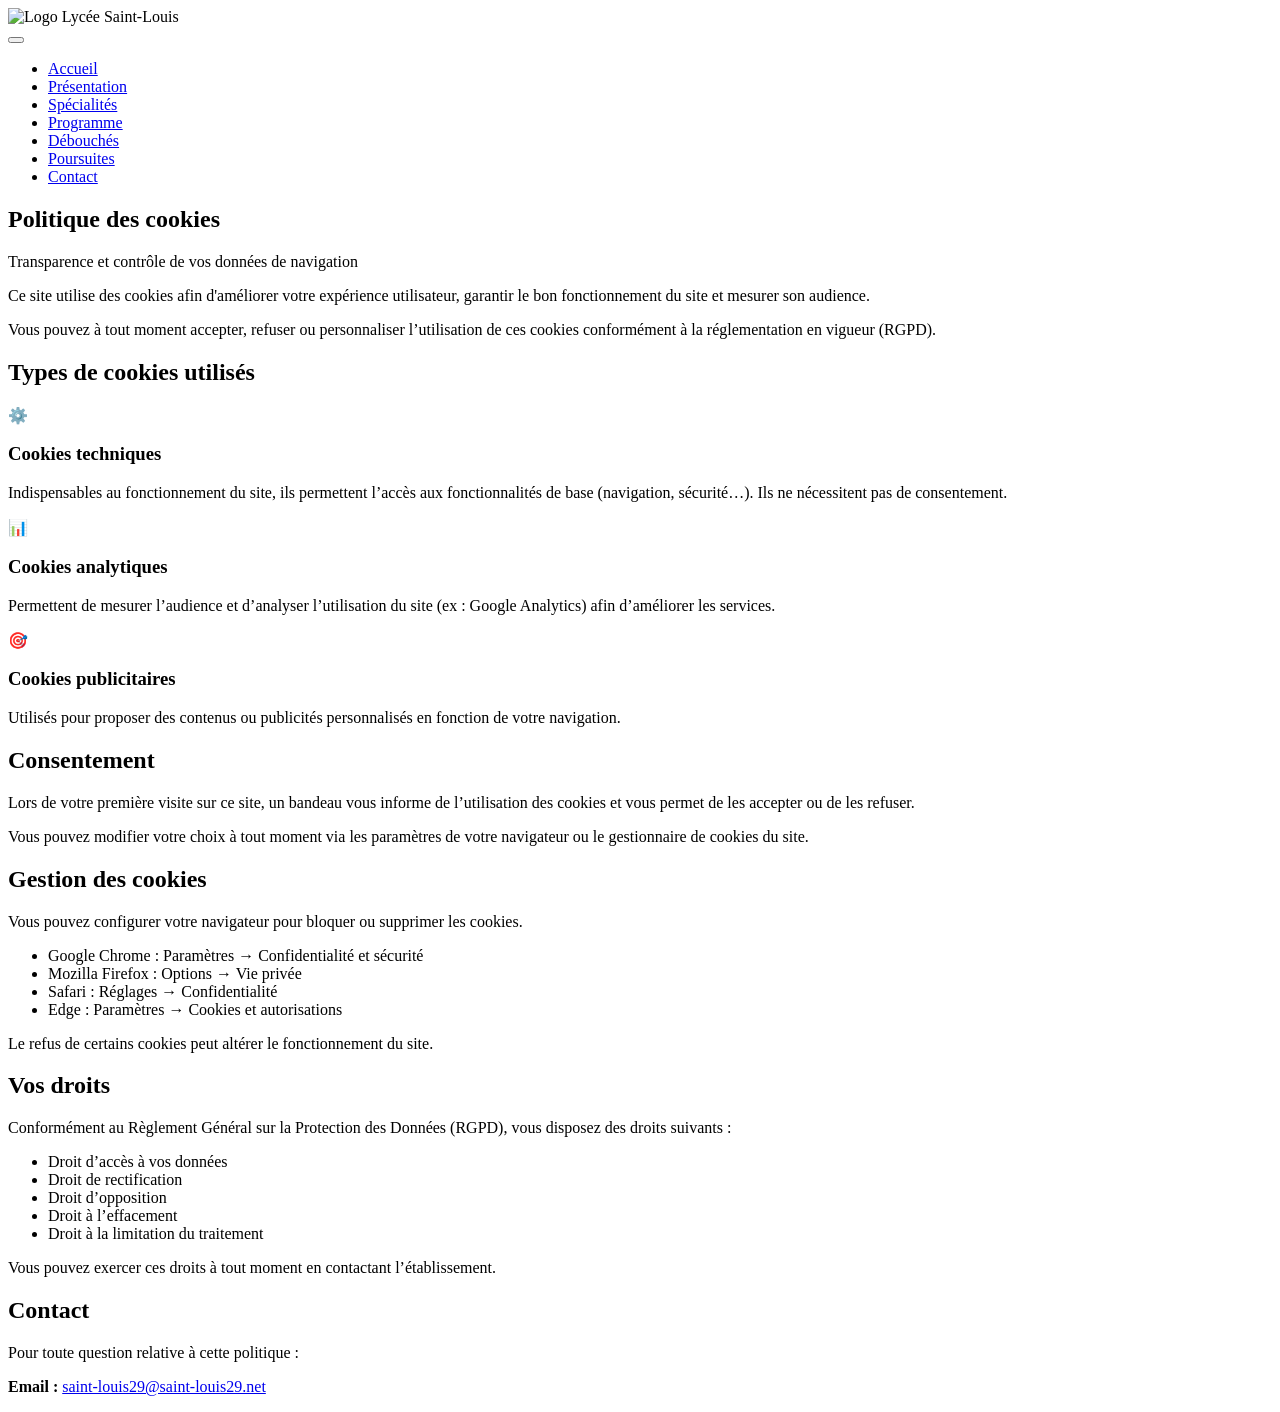
==== docs/cookies.html @ af343dda "Ajout du bandeau cookies et des mentions légales Ajout du bandeau de consentement aux cookies Créat" ====
<!DOCTYPE html>
<html lang="fr">

<head>
    <meta charset="UTF-8">
    <title>Politique des cookies</title>
    <link rel="stylesheet" href="css/style.css">
</head>

<body>

    <nav id="main-nav">
        <div class="container">
            <div class="nav-container">
                <div class="nav-logo">
                    <img src="images/logo.png" alt="Logo Lycée Saint-Louis" class="logo-img">
                </div>

                <button class="nav-toggle" aria-label="Toggle navigation">
                    <span></span>
                    <span></span>
                    <span></span>
                </button>

                <ul class="nav-links">
                    <li><a href="index.html#accueil" class="nav-link">Accueil</a></li>
                    <li><a href="index.html#presentation" class="nav-link">Présentation</a></li>
                    <li><a href="index.html#specialites" class="nav-link">Spécialités</a></li>
                    <li><a href="index.html#programme" class="nav-link">Programme</a></li>
                    <li><a href="index.html#debouches" class="nav-link">Débouchés</a></li>
                    <li><a href="index.html#poursuites" class="nav-link">Poursuites</a></li>
                    <li><a href="index.html#contact" class="nav-link">Contact</a></li>
                </ul>
            </div>
        </div>
    </nav>

    <!-- HEADER -->
    <section class="section section-gray">
        <div class="container">
            <div class="section-header">
                <h1 class="section-title">Politique des cookies</h1>
                <p class="section-subtitle">
                    Transparence et contrôle de vos données de navigation
                </p>
            </div>
        </div>
    </section>

    <!-- INTRO -->
    <section class="section">
        <div class="container">
            <p class="text-content lead">
                Ce site utilise des cookies afin d'améliorer votre expérience utilisateur,
                garantir le bon fonctionnement du site et mesurer son audience.
            </p>
            <p class="text-content">
                Vous pouvez à tout moment accepter, refuser ou personnaliser l’utilisation
                de ces cookies conformément à la réglementation en vigueur (RGPD).
            </p>
        </div>
    </section>

    <!-- TYPES DE COOKIES -->
    <section class="section section-gray">
        <div class="container">
            <h2>Types de cookies utilisés</h2>

            <div class="modules-grid">

                <div class="module-card">
                    <div class="module-header">
                        <div class="module-icon">⚙️</div>
                        <h3 class="module-title">Cookies techniques</h3>
                    </div>
                    <p class="text-content">
                        Indispensables au fonctionnement du site, ils permettent
                        l’accès aux fonctionnalités de base (navigation, sécurité…).
                        Ils ne nécessitent pas de consentement.
                    </p>
                </div>

                <div class="module-card">
                    <div class="module-header">
                        <div class="module-icon">📊</div>
                        <h3 class="module-title">Cookies analytiques</h3>
                    </div>
                    <p class="text-content">
                        Permettent de mesurer l’audience et d’analyser l’utilisation
                        du site (ex : Google Analytics) afin d’améliorer les services.
                    </p>
                </div>

                <div class="module-card">
                    <div class="module-header">
                        <div class="module-icon">🎯</div>
                        <h3 class="module-title">Cookies publicitaires</h3>
                    </div>
                    <p class="text-content">
                        Utilisés pour proposer des contenus ou publicités personnalisés
                        en fonction de votre navigation.
                    </p>
                </div>

            </div>
        </div>
    </section>

    <!-- CONSENTEMENT -->
    <section class="section">
        <div class="container">
            <h2>Consentement</h2>

            <p class="text-content">
                Lors de votre première visite sur ce site, un bandeau vous informe
                de l’utilisation des cookies et vous permet de les accepter ou de les refuser.
            </p>

            <p class="text-content">
                Vous pouvez modifier votre choix à tout moment via les paramètres
                de votre navigateur ou le gestionnaire de cookies du site.
            </p>
        </div>
    </section>

    <!-- GESTION -->
    <section class="section section-gray">
        <div class="container">
            <h2>Gestion des cookies</h2>

            <p class="text-content">
                Vous pouvez configurer votre navigateur pour bloquer ou supprimer les cookies.
            </p>

            <ul class="text-content">
                <li>Google Chrome : Paramètres → Confidentialité et sécurité</li>
                <li>Mozilla Firefox : Options → Vie privée</li>
                <li>Safari : Réglages → Confidentialité</li>
                <li>Edge : Paramètres → Cookies et autorisations</li>
            </ul>

            <p class="text-content">
                Le refus de certains cookies peut altérer le fonctionnement du site.
            </p>
        </div>
    </section>

    <!-- DROITS RGPD -->
    <section class="section">
        <div class="container">
            <h2>Vos droits</h2>

            <p class="text-content">
                Conformément au Règlement Général sur la Protection des Données (RGPD),
                vous disposez des droits suivants :
            </p>

            <ul class="text-content">
                <li>Droit d’accès à vos données</li>
                <li>Droit de rectification</li>
                <li>Droit d’opposition</li>
                <li>Droit à l’effacement</li>
                <li>Droit à la limitation du traitement</li>
            </ul>

            <p class="text-content">
                Vous pouvez exercer ces droits à tout moment en contactant l’établissement.
            </p>
        </div>
    </section>

    <!-- CONTACT -->
    <section class="section section-gray">
        <div class="container">
            <h2>Contact</h2>

            <p class="text-content">
                Pour toute question relative à cette politique :
            </p>

            <p class="text-content">
                <strong>Email :</strong>
                <a href="mailto:saint-louis29@saint-louis29.net">
                    saint-louis29@saint-louis29.net
                </a>
            </p>
        </div>
    </section>

</body>

</html>
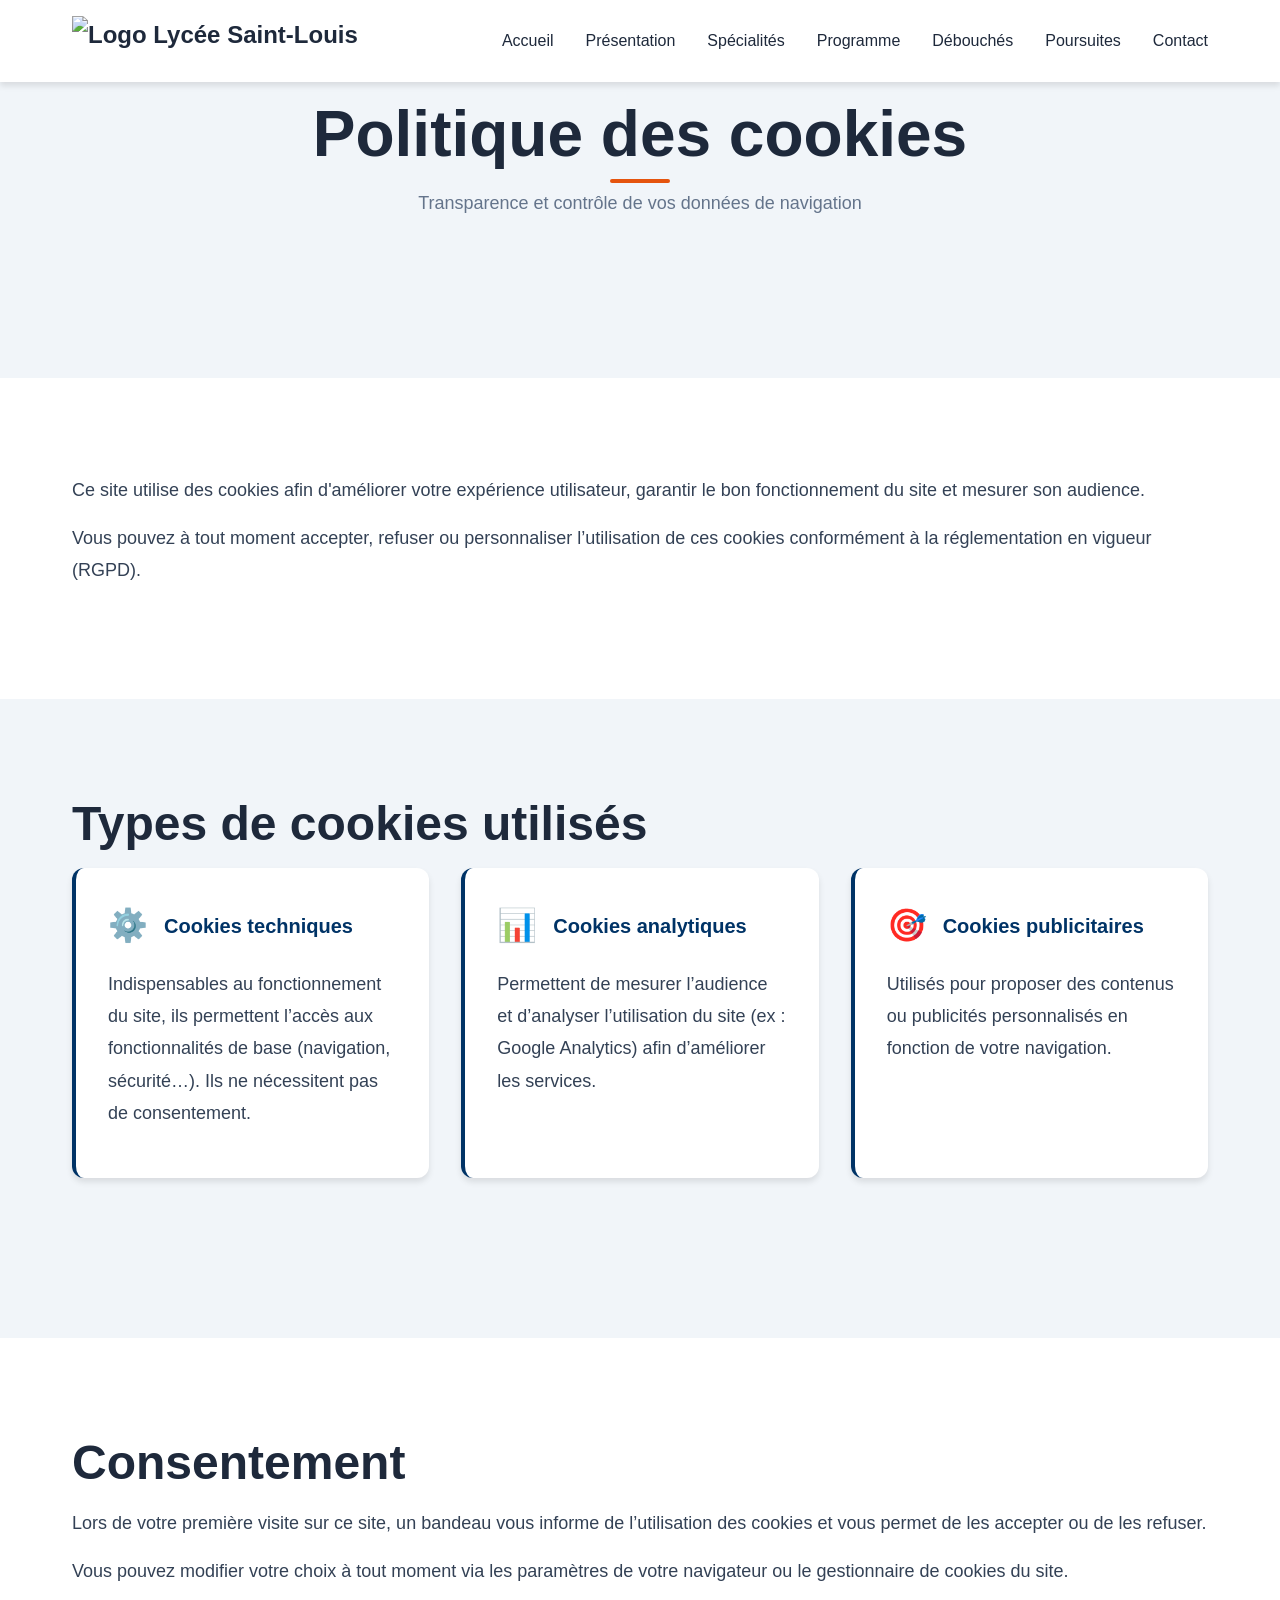
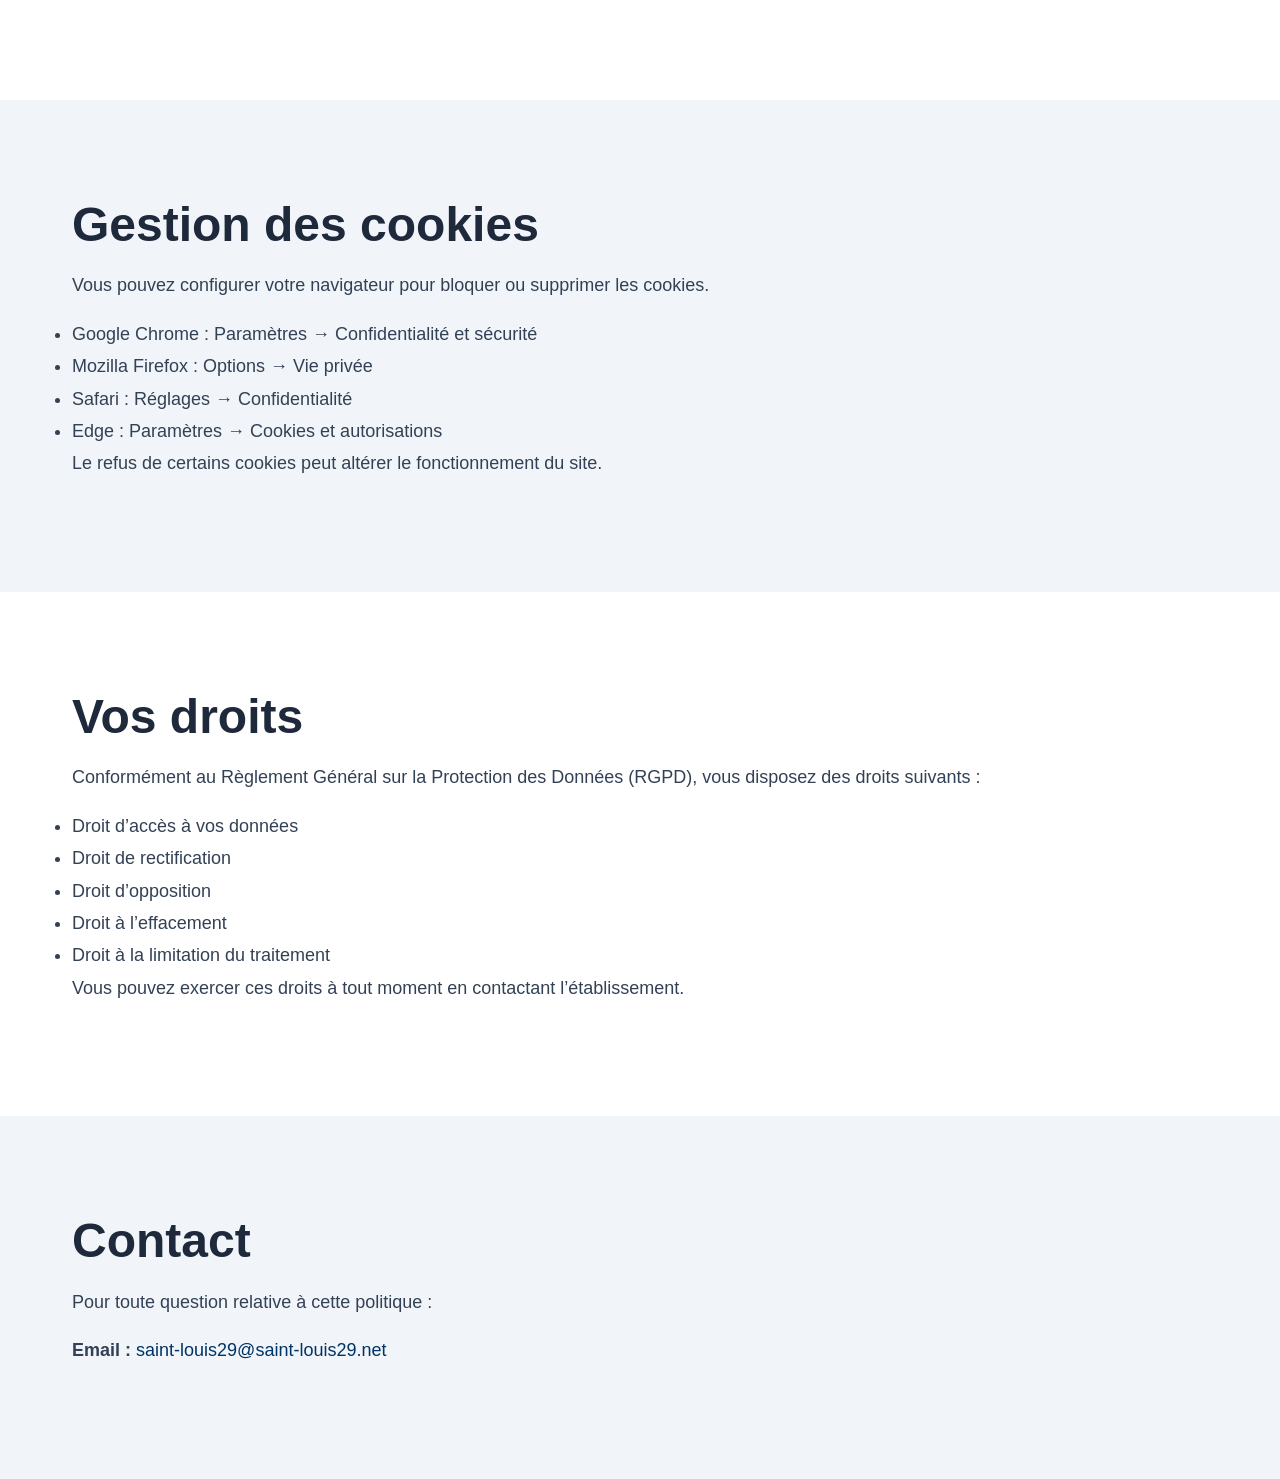
==== commit 27b09b49: "correction chemin image et css" ====
--- a/docs/cookies.html
+++ b/docs/cookies.html
@@ -4,7 +4,7 @@
 <head>
     <meta charset="UTF-8">
     <title>Politique des cookies</title>
-    <link rel="stylesheet" href="css/style.css">
+    <link rel="stylesheet" href="../css/style.css">
 </head>
 
 <body>
@@ -13,7 +13,7 @@
         <div class="container">
             <div class="nav-container">
                 <div class="nav-logo">
-                    <img src="images/logo.png" alt="Logo Lycée Saint-Louis" class="logo-img">
+                    <img src="../images/logo.png" alt="Logo Lycée Saint-Louis" class="logo-img">
                 </div>
 
                 <button class="nav-toggle" aria-label="Toggle navigation">
--- a/css/style.css
+++ b/css/style.css
@@ -0,0 +1,1644 @@
+/* ============================================
+   VARIABLES CSS
+   ============================================ */
+:root {
+    /* Couleurs principales */
+    --primary-color: #003366;
+    --primary-dark: #1e40af;
+    --primary-light: #9398b7;
+    --secondary-color: #e5540e;
+    --secondary-dark: #b9450a;
+    --secondary-light: #fa7330;
+
+    /* Couleurs des spécialités */
+    --slam-color: #9398b7;
+    --sisr-color: #fa7330;
+
+    /* Couleurs neutres */
+    --dark: #1e293b;
+    --dark-light: #334155;
+    --gray: #64748b;
+    --gray-light: #cbd5e1;
+    --gray-lighter: #f1f5f9;
+    --white: #ffffff;
+
+    /* Couleurs d'état */
+    --success: #10b981;
+    --warning: #f59e0b;
+    --error: #ef4444;
+    --info: #3b82f6;
+
+    /* Typographie */
+    --font-primary: 'Montserrat', sans-serif;
+    --font-secondary: 'Open Sans', sans-serif;
+
+    /* Espacements */
+    --spacing-xs: 0.5rem;
+    --spacing-sm: 1rem;
+    --spacing-md: 2rem;
+    --spacing-lg: 3rem;
+    --spacing-xl: 4rem;
+    --spacing-xxl: 6rem;
+
+    /* Tailles de conteneur */
+    --container-width: 1200px;
+    --container-padding: 2rem;
+
+    /* Bordures */
+    --radius-sm: 4px;
+    --radius-md: 8px;
+    --radius-lg: 12px;
+    --radius-xl: 16px;
+
+    /* Ombres */
+    --shadow-sm: 0 1px 3px rgba(0, 0, 0, 0.1);
+    --shadow-md: 0 4px 6px rgba(0, 0, 0, 0.1);
+    --shadow-lg: 0 10px 25px rgba(0, 0, 0, 0.15);
+    --shadow-xl: 0 20px 40px rgba(0, 0, 0, 0.2);
+
+    /* Transitions */
+    --transition-fast: 0.2s ease;
+    --transition-base: 0.3s ease;
+    --transition-slow: 0.5s ease;
+
+    /* Z-index */
+    --z-dropdown: 1000;
+    --z-sticky: 1020;
+    --z-fixed: 1030;
+    --z-modal: 1050;
+    --z-popover: 1060;
+    --z-tooltip: 1070;
+}
+
+/* ============================================
+   RESET & BASE
+   ============================================ */
+*,
+*::before,
+*::after {
+    margin: 0;
+    padding: 0;
+    box-sizing: border-box;
+}
+
+html {
+    font-size: 16px;
+    scroll-behavior: smooth;
+    -webkit-font-smoothing: antialiased;
+    -moz-osx-font-smoothing: grayscale;
+}
+
+body {
+    font-family: var(--font-secondary);
+    font-size: 1rem;
+    line-height: 1.6;
+    color: var(--dark);
+    background-color: var(--white);
+    overflow-x: hidden;
+}
+
+/* ============================================
+   TYPOGRAPHIE
+   ============================================ */
+h1,
+h2,
+h3,
+h4,
+h5,
+h6 {
+    font-family: var(--font-primary);
+    font-weight: 700;
+    line-height: 1.2;
+    margin-bottom: 1rem;
+    color: var(--dark);
+}
+
+h1 {
+    font-size: clamp(2.5rem, 5vw, 4rem);
+}
+
+h2 {
+    font-size: clamp(2rem, 4vw, 3rem);
+}
+
+h3 {
+    font-size: clamp(1.5rem, 3vw, 2rem);
+}
+
+h4 {
+    font-size: clamp(1.25rem, 2.5vw, 1.5rem);
+}
+
+h5 {
+    font-size: 1.125rem;
+}
+
+h6 {
+    font-size: 1rem;
+}
+
+p {
+    margin-bottom: 1rem;
+}
+
+.lead {
+    font-size: 1.25rem;
+    font-weight: 300;
+    line-height: 1.8;
+    color: var(--dark-light);
+}
+
+a {
+    color: var(--primary-color);
+    text-decoration: none;
+    transition: color var(--transition-fast);
+}
+
+a:hover {
+    color: var(--primary-dark);
+}
+
+strong {
+    font-weight: 600;
+}
+
+/* ============================================
+   UTILITAIRES
+   ============================================ */
+.container {
+    max-width: var(--container-width);
+    margin: 0 auto;
+    padding: 0 var(--container-padding);
+    width: 100%;
+}
+
+.section {
+    padding: var(--spacing-xxl) 0;
+}
+
+.section-gray {
+    background-color: var(--gray-lighter);
+}
+
+.section-header {
+    text-align: center;
+    margin-bottom: var(--spacing-xl);
+}
+
+.section-title {
+    margin-bottom: var(--spacing-sm);
+    position: relative;
+    display: inline-block;
+}
+
+.section-title::after {
+    content: '';
+    position: absolute;
+    bottom: -10px;
+    left: 50%;
+    transform: translateX(-50%);
+    width: 60px;
+    height: 4px;
+    background: var(--secondary-color);
+    border-radius: 2px;
+}
+
+.section-subtitle {
+    font-size: 1.125rem;
+    color: var(--gray);
+    font-weight: 400;
+}
+
+/* ============================================
+   BOUTONS
+   ============================================ */
+.btn {
+    display: inline-block;
+    padding: 0.875rem 2rem;
+    font-family: var(--font-primary);
+    font-size: 1rem;
+    font-weight: 600;
+    text-align: center;
+    text-decoration: none;
+    border: 2px solid transparent;
+    border-radius: var(--radius-md);
+    cursor: pointer;
+    transition: all var(--transition-base);
+    white-space: nowrap;
+}
+
+.btn-primary {
+    background-color: var(--primary-color);
+    color: var(--white);
+}
+
+.btn-primary:hover {
+    background-color: var(--primary-light);
+    transform: translateY(-2px);
+    box-shadow: var(--shadow-lg);
+    color: var(--white);
+}
+
+.btn-secondary {
+    background-color: var(--secondary-light);
+    color: var(--white);
+    border-color: var(--white);
+}
+
+.btn-secondary:hover {
+    background-color: var(--secondary-dark);
+    color: var(--white);
+}
+
+.btn-block {
+    display: block;
+    width: 100%;
+}
+
+/* ============================================
+   NAVIGATION
+   ============================================ */
+nav {
+    position: fixed;
+    top: 0;
+    left: 0;
+    right: 0;
+    background-color: var(--white);
+    box-shadow: var(--shadow-md);
+    z-index: var(--z-fixed);
+    transition: all var(--transition-base);
+}
+
+nav.scrolled {
+    box-shadow: var(--shadow-lg);
+}
+
+.nav-container {
+    display: flex;
+    align-items: center;
+    justify-content: space-between;
+    padding: 1rem 0;
+}
+
+.nav-logo {
+    display: flex;
+    align-items: center;
+    gap: 0.75rem;
+    font-family: var(--font-primary);
+    font-size: 1.5rem;
+    font-weight: 700;
+    color: var(--dark);
+}
+
+.logo-img {
+    height: 50px;
+    width: auto;
+}
+
+.logo-text {
+    background: linear-gradient(135deg, var(--primary-color), var(--secondary-color));
+    -webkit-background-clip: text;
+    -webkit-text-fill-color: transparent;
+    background-clip: text;
+}
+
+.nav-links {
+    display: flex;
+    list-style: none;
+    gap: 2rem;
+    align-items: center;
+}
+
+.nav-link {
+    font-family: var(--font-primary);
+    font-weight: 500;
+    color: var(--dark);
+    padding: 0.5rem 0;
+    position: relative;
+    transition: color var(--transition-fast);
+}
+
+.nav-link::after {
+    content: '';
+    position: absolute;
+    bottom: 0;
+    left: 0;
+    width: 0;
+    height: 2px;
+    background-color: var(--primary-color);
+    transition: width var(--transition-base);
+}
+
+.nav-link:hover,
+.nav-link.active {
+    color: var(--primary-color);
+}
+
+.nav-link:hover::after,
+.nav-link.active::after {
+    width: 100%;
+}
+
+.nav-toggle {
+    display: none;
+    flex-direction: column;
+    gap: 5px;
+    background: none;
+    border: none;
+    cursor: pointer;
+    padding: 0.5rem;
+}
+
+.nav-toggle span {
+    display: block;
+    width: 25px;
+    height: 3px;
+    background-color: var(--dark);
+    border-radius: 3px;
+    transition: all var(--transition-base);
+}
+
+.nav-toggle.active span:nth-child(1) {
+    transform: rotate(45deg) translate(7px, 7px);
+}
+
+.nav-toggle.active span:nth-child(2) {
+    opacity: 0;
+}
+
+.nav-toggle.active span:nth-child(3) {
+    transform: rotate(-45deg) translate(7px, -7px);
+}
+
+/* ============================================
+   HERO SECTION
+   ============================================ */
+.hero {
+    position: relative;
+    min-height: 100vh;
+    display: flex;
+    align-items: center;
+    justify-content: center;
+    color: var(--white);
+    overflow: hidden;
+    margin-top: 70px;
+    background-image: url('../images/hero-background.jpg');
+    background-size: cover;
+    background-position: center;
+}
+
+
+
+.hero-overlay {
+    position: absolute;
+    top: 0;
+    left: 0;
+    right: 0;
+    bottom: 0;
+    background: #25328381;
+}
+
+.hero-content {
+    position: relative;
+    z-index: 2;
+    text-align: center;
+    animation: fadeInUp 1s ease;
+    background-color: #ffffff;
+    padding: 2rem;
+    border-radius: var(--radius-lg);
+    color: var(--secondary-color);
+}
+
+.hero-title {
+    font-size: clamp(3rem, 8vw, 6rem);
+    font-weight: 700;
+    margin-bottom: 1rem;
+    text-shadow: 2px 2px 4px var(--primary-light);
+    letter-spacing: 2px;
+}
+
+.hero-subtitle {
+    font-size: clamp(1.25rem, 3vw, 2rem);
+    font-weight: 500;
+}
+
+.hero-description {
+    font-size: clamp(1rem, 2vw, 1.25rem);
+    margin-bottom: 2.5rem;
+    opacity: 0.9;
+    line-height: 1.8;
+}
+
+.hero-cta {
+    display: flex;
+    gap: 1.5rem;
+    justify-content: center;
+    flex-wrap: wrap;
+}
+
+.hero-scroll-indicator {
+    position: absolute;
+    bottom: 2rem;
+    left: 50%;
+    transform: translateX(-50%);
+    text-align: center;
+    color: var(--white);
+    z-index: 2;
+    animation: bounce 2s infinite;
+}
+
+.hero-scroll-indicator span {
+    display: block;
+    font-size: 0.875rem;
+    margin-bottom: 0.5rem;
+    text-transform: uppercase;
+    letter-spacing: 1px;
+}
+
+.scroll-arrow {
+    width: 24px;
+    height: 24px;
+    border-left: 2px solid var(--white);
+    border-bottom: 2px solid var(--white);
+    transform: rotate(-45deg);
+    margin: 0 auto;
+}
+
+/* ============================================
+   PRÉSENTATION
+   ============================================ */
+.presentation-content {
+    display: grid;
+    grid-template-columns: 1fr 1fr;
+    gap: var(--spacing-xl);
+    align-items: center;
+}
+
+.presentation-text {
+    font-size: 1.0625rem;
+}
+
+.key-points {
+    display: grid;
+    grid-template-columns: repeat(2, 1fr);
+    gap: var(--spacing-md);
+    margin-top: var(--spacing-lg);
+}
+
+.key-point {
+    display: flex;
+    gap: 1rem;
+    padding: 1.5rem;
+    background-color: var(--gray-lighter);
+    border-radius: var(--radius-lg);
+    transition: all var(--transition-base);
+}
+
+.key-point:hover {
+    transform: translateY(-5px);
+    box-shadow: var(--shadow-lg);
+}
+
+.key-point-icon {
+    font-size: 2.5rem;
+    flex-shrink: 0;
+}
+
+.key-point-content h3 {
+    font-size: 1.125rem;
+    margin-bottom: 0.25rem;
+    color: var(--primary-color);
+}
+
+.key-point-content p {
+    font-size: 0.9375rem;
+    color: var(--gray);
+    margin: 0;
+}
+
+.presentation-image {
+    position: relative;
+}
+
+.presentation-image img {
+    width: 100%;
+    height: auto;
+    border-radius: var(--radius-xl);
+    box-shadow: var(--shadow-xl);
+}
+
+/* ============================================
+   STATISTIQUES
+   ============================================ */
+.stats {
+    background: var(--secondary-color);
+    color: var(--white);
+    padding: var(--spacing-xl) 0;
+}
+
+.stats-grid {
+    display: grid;
+    grid-template-columns: repeat(4, 1fr);
+    gap: var(--spacing-md);
+}
+
+.stat-item {
+    text-align: center;
+    padding: 2rem;
+}
+
+.stat-number {
+    font-size: 4rem;
+    font-weight: 700;
+    font-family: var(--font-primary);
+    margin-bottom: 0.5rem;
+    line-height: 1;
+}
+
+.stat-label {
+    font-size: 1.125rem;
+    opacity: 0.95;
+    text-transform: uppercase;
+    letter-spacing: 1px;
+    font-weight: 500;
+}
+
+/* ============================================
+   SPÉCIALITÉS
+   ============================================ */
+.specialites-grid {
+    display: grid;
+    grid-template-columns: repeat(2, 1fr);
+    gap: var(--spacing-lg);
+}
+
+.specialite {
+    background-color: var(--white);
+    border-radius: var(--radius-xl);
+    overflow: hidden;
+    box-shadow: var(--shadow-lg);
+    transition: all var(--transition-base);
+    border-top: 5px solid;
+}
+
+.specialite-slam {
+    border-top-color: var(--slam-color);
+}
+
+.specialite-sisr {
+    border-top-color: var(--sisr-color);
+}
+
+.specialite:hover {
+    transform: translateY(-10px);
+    box-shadow: var(--shadow-xl);
+}
+
+.specialite-header {
+    padding: var(--spacing-lg);
+    text-align: center;
+    background: linear-gradient(to bottom, var(--gray-lighter), var(--white));
+}
+
+.specialite-icon {
+    font-size: 4rem;
+    margin-bottom: 1rem;
+}
+
+.specialite-title {
+    font-size: 2.5rem;
+    margin-bottom: 0.5rem;
+}
+
+.specialite-slam .specialite-title {
+    color: var(--slam-color);
+}
+
+.specialite-sisr .specialite-title {
+    color: var(--sisr-color);
+}
+
+.specialite-subtitle {
+    font-size: 1.125rem;
+    color: var(--gray);
+    font-weight: 500;
+}
+
+.specialite-body {
+    padding: var(--spacing-lg);
+}
+
+.specialite-description {
+    font-size: 1.0625rem;
+    margin-bottom: var(--spacing-md);
+    line-height: 1.8;
+}
+
+.specialite-body h4 {
+    font-size: 1.25rem;
+    margin-top: var(--spacing-md);
+    margin-bottom: var(--spacing-sm);
+    color: var(--dark);
+}
+
+.specialite-list {
+    list-style: none;
+    padding: 0;
+}
+
+.specialite-list li {
+    padding: 0.75rem 0;
+    padding-left: 2rem;
+    position: relative;
+    border-bottom: 1px solid var(--gray-light);
+}
+
+.specialite-list li:last-child {
+    border-bottom: none;
+}
+
+.specialite-list li::before {
+    content: '✓';
+    position: absolute;
+    left: 0;
+    color: var(--success);
+    font-weight: bold;
+    font-size: 1.25rem;
+}
+
+.techno-tags {
+    display: flex;
+    flex-wrap: wrap;
+    gap: 0.5rem;
+    margin-top: var(--spacing-sm);
+}
+
+.techno-tag {
+    display: inline-block;
+    padding: 0.5rem 1rem;
+    background-color: var(--gray-lighter);
+    color: var(--white);
+    border-radius: var(--radius-md);
+    font-size: 0.875rem;
+    font-weight: 500;
+    transition: all var(--transition-fast);
+    background-color: var(--slam-color);
+}
+
+.techno-tag:hover {
+    background-color: var(--secondary-color);
+    color: var(--white);
+}
+
+
+/* ============================================
+   PROGRAMME
+   ============================================ */
+.programme-intro {
+    text-align: center;
+    max-width: 800px;
+    margin: 0 auto var(--spacing-xl);
+    font-size: 1.0625rem;
+}
+
+.modules-grid {
+    display: grid;
+    grid-template-columns: repeat(auto-fit, minmax(300px, 1fr));
+    gap: var(--spacing-md);
+    margin-bottom: var(--spacing-xl);
+}
+
+.module-card {
+    background-color: var(--white);
+    border-radius: var(--radius-lg);
+    padding: var(--spacing-md);
+    box-shadow: var(--shadow-md);
+    transition: all var(--transition-base);
+    border-left: 4px solid var(--primary-color);
+}
+
+.module-card:hover {
+    transform: translateY(-5px);
+    box-shadow: var(--shadow-lg);
+}
+
+.module-header {
+    display: flex;
+    align-items: center;
+    gap: 1rem;
+    margin-bottom: var(--spacing-sm);
+}
+
+.module-icon {
+    font-size: 2rem;
+    flex-shrink: 0;
+}
+
+.module-title {
+    font-size: 1.25rem;
+    margin: 0;
+    color: var(--primary-color);
+}
+
+.module-body ul {
+    list-style: none;
+    padding: 0;
+}
+
+.module-body li {
+    padding: 0.5rem 0;
+    padding-left: 1.5rem;
+    position: relative;
+    color: var(--dark-light);
+}
+
+.module-body li::before {
+    content: '▸';
+    position: absolute;
+    left: 0;
+    color: var(--primary-color);
+}
+
+.horaires-section {
+    background-color: var(--white);
+    padding: var(--spacing-lg);
+    border-radius: var(--radius-xl);
+    box-shadow: var(--shadow-md);
+    margin-top: var(--spacing-xl);
+}
+
+.horaires-section h3 {
+    text-align: center;
+    margin-bottom: var(--spacing-lg);
+    color: var(--primary-color);
+}
+
+.horaires-grid {
+    display: grid;
+    grid-template-columns: repeat(auto-fit, minmax(250px, 1fr));
+    gap: var(--spacing-md);
+}
+
+.horaire-item {
+    padding: 1.5rem;
+    background-color: var(--primary-light);
+    border-radius: var(--radius-md);
+    text-align: center;
+}
+
+.horaire-matiere {
+    font-weight: 600;
+    font-size: 1.125rem;
+    margin-bottom: 0.5rem;
+    color: var(--dark);
+}
+
+.horaire-temps {
+    font-size: 1.5rem;
+    font-weight: 700;
+    color: var(--primary-color);
+    font-family: var(--font-primary);
+}
+
+/* ============================================
+   DÉBOUCHÉS
+   ============================================ */
+.debouches-intro {
+    text-align: center;
+    max-width: 800px;
+    margin: 0 auto var(--spacing-xl);
+    font-size: 1.0625rem;
+}
+
+.debouches-columns {
+    display: grid;
+    grid-template-columns: repeat(2, 1fr);
+    gap: var(--spacing-xl);
+}
+
+.debouches-column {
+    background-color: var(--white);
+    padding: var(--spacing-lg);
+    border-radius: var(--radius-xl);
+    box-shadow: var(--shadow-md);
+}
+
+.debouches-column-title {
+    display: flex;
+    align-items: center;
+    gap: 1rem;
+    font-size: 2rem;
+    margin-bottom: var(--spacing-lg);
+    padding-bottom: var(--spacing-sm);
+    border-bottom: 3px solid var(--gray-light);
+}
+
+.column-icon {
+    font-size: 2.5rem;
+}
+
+.debouche-card {
+    padding: 1.5rem;
+    margin-bottom: var(--spacing-md);
+    background-color: var(--gray-lighter);
+    border-radius: var(--radius-md);
+    border-left: 4px solid var(--primary-color);
+    transition: all var(--transition-base);
+}
+
+.debouche-card:hover {
+    transform: translateX(10px);
+    box-shadow: var(--shadow-md);
+}
+
+.debouche-card h4 {
+    font-size: 1.25rem;
+    margin-bottom: 0.5rem;
+    color: var(--primary-color);
+}
+
+.debouche-card p {
+    color: var(--dark-light);
+    margin-bottom: 0.75rem;
+}
+
+.salary {
+    display: inline-block;
+    padding: 0.25rem 0.75rem;
+    background-color: var(--secondary-color);
+    color: var(--white);
+    border-radius: var(--radius-sm);
+    font-size: 0.875rem;
+    font-weight: 600;
+}
+
+.fiche_onisep>a {
+    display: inline-block;
+    padding: 0.25rem 0.75rem;
+    background-color: var(--secondary-color);
+    color: var(--white);
+    border-radius: var(--radius-sm);
+    font-size: 0.875rem;
+    font-weight: 600;
+}
+
+.secteurs-activite {
+    margin-top: var(--spacing-xl);
+    padding: var(--spacing-lg);
+    background-color: var(--secondary-color);
+    border-radius: var(--radius-xl);
+    box-shadow: var(--shadow-md);
+}
+
+.secteurs-activite h3 {
+    text-align: center;
+    margin-bottom: var(--spacing-lg);
+    color: var(--white);
+}
+
+.secteurs-grid {
+    display: grid;
+    grid-template-columns: repeat(auto-fit, minmax(200px, 1fr));
+    gap: var(--spacing-md);
+}
+
+.secteur-item {
+    display: flex;
+    flex-direction: column;
+    align-items: center;
+    gap: 0.75rem;
+    padding: 1.5rem;
+    background-color: var(--gray-lighter);
+    border-radius: var(--radius-md);
+    text-align: center;
+    transition: all var(--transition-base);
+}
+
+.secteur-item:hover {
+    background-color: var(--white);
+    transform: translateY(-5px);
+    box-shadow: var(--shadow-md);
+}
+
+.secteur-icon {
+    font-size: 2.5rem;
+}
+
+.secteur-item span {
+    font-weight: 500;
+}
+
+/* ============================================
+   POURSUITES D'ÉTUDES
+   ============================================ */
+.poursuites-intro {
+    text-align: center;
+    max-width: 800px;
+    margin: 0 auto var(--spacing-xl);
+    font-size: 1.0625rem;
+}
+
+.poursuites-grid {
+    display: grid;
+    grid-template-columns: repeat(auto-fit, minmax(320px, 1fr));
+    gap: var(--spacing-md);
+    margin-bottom: var(--spacing-xl);
+}
+
+.poursuite-card {
+    background-color: var(--white);
+    border-radius: var(--radius-lg);
+    overflow: hidden;
+    box-shadow: var(--shadow-md);
+    transition: all var(--transition-base);
+}
+
+.poursuite-card:hover {
+    transform: translateY(-10px);
+    box-shadow: var(--shadow-xl);
+}
+
+.poursuite-header {
+    background: var(--secondary-color);
+    color: var(--white);
+    padding: var(--spacing-md);
+    text-align: center;
+}
+
+.poursuite-level {
+    display: inline-block;
+    padding: 0.5rem 1rem;
+    background-color: rgba(255, 255, 255, 0.2);
+    border-radius: var(--radius-md);
+    font-weight: 600;
+    margin-bottom: 0.5rem;
+    font-size: 0.875rem;
+}
+
+.poursuite-header h3 {
+    margin: 0;
+    font-size: 1.5rem;
+    color: var(--white);
+}
+
+.poursuite-body {
+    padding: var(--spacing-md);
+}
+
+.poursuite-description {
+    font-weight: 500;
+    color: var(--dark-light);
+    margin-bottom: var(--spacing-sm);
+}
+
+.poursuite-examples {
+    list-style: none;
+    padding: 0;
+}
+
+.poursuite-examples li {
+    padding: 0.75rem 0;
+    padding-left: 1.5rem;
+    position: relative;
+    border-bottom: 1px solid var(--gray-light);
+    color: var(--dark-light);
+}
+
+.poursuite-examples li:last-child {
+    border-bottom: none;
+}
+
+.poursuite-examples li::before {
+    content: '→';
+    position: absolute;
+    left: 0;
+    color: var(--primary-color);
+    font-weight: bold;
+}
+
+.conseil-poursuite {
+    display: flex;
+    gap: var(--spacing-md);
+    padding: var(--spacing-lg);
+    background: linear-gradient(135deg, #fef3c7, #fcd34d);
+    border-radius: var(--radius-xl);
+    box-shadow: var(--shadow-md);
+    align-items: flex-start;
+}
+
+.conseil-icon {
+    font-size: 3rem;
+    flex-shrink: 0;
+}
+
+.conseil-content h4 {
+    font-size: 1.5rem;
+    margin-bottom: 0.5rem;
+    color: var(--dark);
+}
+
+.conseil-content p {
+    margin: 0;
+    color: var(--dark-light);
+    line-height: 1.8;
+}
+
+/* ============================================
+   CONTACT
+   ============================================ */
+.contact-grid {
+    display: grid;
+    grid-template-columns: 1fr 1.5fr;
+    gap: var(--spacing-xl);
+}
+
+.contact-info h3 {
+    font-size: 2rem;
+    margin-bottom: var(--spacing-lg);
+    color: var(--primary-color);
+}
+
+.contact-item {
+    display: flex;
+    gap: 1.5rem;
+    margin-bottom: var(--spacing-md);
+    padding: 1.5rem;
+    background-color: var(--gray-lighter);
+    border-radius: var(--radius-lg);
+    transition: all var(--transition-base);
+}
+
+.contact-item:hover {
+    background-color: var(--primary-color);
+    color: var(--white);
+    transform: translateX(10px);
+    box-shadow: var(--shadow-md);
+}
+
+.contact-item:hover h4,
+.contact-item:hover p,
+.contact-item:hover a {
+    color: var(--white);
+}
+
+.contact-icon {
+    font-size: 2rem;
+    flex-shrink: 0;
+}
+
+.contact-details h4 {
+    font-size: 1.125rem;
+    margin-bottom: 0.25rem;
+    color: var(--dark);
+}
+
+.contact-details p {
+    margin: 0;
+    color: var(--dark-light);
+}
+
+.contact-details a {
+    color: var(--primary-color);
+    font-weight: 500;
+}
+
+.contact-details a:hover {
+    text-decoration: underline;
+}
+
+.contact-map {
+    margin-top: var(--spacing-lg);
+    border-radius: var(--radius-lg);
+    overflow: hidden;
+    box-shadow: var(--shadow-md);
+}
+
+.contact-form-wrapper {
+    background-color: var(--white);
+    padding: var(--spacing-lg);
+    border-radius: var(--radius-xl);
+    box-shadow: var(--shadow-lg);
+}
+
+.contact-form {
+    display: grid;
+    grid-template-columns: repeat(2, 1fr);
+    gap: 1.5rem;
+}
+
+.form-group {
+    display: flex;
+    flex-direction: column;
+}
+
+.form-group-full {
+    grid-column: 1 / -1;
+}
+
+.form-group label {
+    font-weight: 600;
+    margin-bottom: 0.5rem;
+    color: var(--dark);
+    font-size: 0.9375rem;
+}
+
+.form-group input,
+.form-group select,
+.form-group textarea {
+    padding: 0.875rem 1rem;
+    border: 2px solid var(--gray-light);
+    border-radius: var(--radius-md);
+    font-family: var(--font-secondary);
+    font-size: 1rem;
+    transition: all var(--transition-fast);
+}
+
+.form-group input:focus,
+.form-group select:focus,
+.form-group textarea:focus {
+    outline: none;
+    border-color: var(--primary-color);
+    box-shadow: 0 0 0 3px rgba(37, 99, 235, 0.1);
+}
+
+.form-group textarea {
+    resize: vertical;
+    min-height: 120px;
+}
+
+.form-note {
+    grid-column: 1 / -1;
+    font-size: 0.875rem;
+    color: var(--gray);
+    margin: 0;
+    text-align: center;
+}
+
+/* ============================================
+   FOOTER
+   ============================================ */
+.footer {
+    background-color: var(--dark);
+    color: var(--white);
+    padding: var(--spacing-xl) 0 var(--spacing-md);
+}
+
+.footer-content {
+    display: grid;
+    grid-template-columns: repeat(4, 1fr);
+    gap: var(--spacing-lg);
+    margin-bottom: var(--spacing-lg);
+}
+
+.footer-section h4 {
+    color: var(--white);
+    margin-bottom: var(--spacing-sm);
+    font-size: 1.25rem;
+}
+
+.footer-section p {
+    color: var(--gray-light);
+    margin-bottom: 0.5rem;
+    font-size: 0.9375rem;
+}
+
+.footer-links {
+    list-style: none;
+    padding: 0;
+}
+
+.footer-links li {
+    margin-bottom: 0.75rem;
+}
+
+.footer-links a {
+    color: var(--gray-light);
+    transition: color var(--transition-fast);
+    font-size: 0.9375rem;
+}
+
+.footer-links a:hover {
+    color: var(--white);
+    padding-left: 5px;
+}
+
+.social-links {
+    display: flex;
+    gap: 1rem;
+}
+
+.social-links a {
+    display: flex;
+    align-items: center;
+    justify-content: center;
+    width: 40px;
+    height: 40px;
+    background-color: var(--dark-light);
+    border-radius: 50%;
+    color: var(--white);
+    transition: all var(--transition-base);
+}
+
+.social-links a:hover {
+    background-color: var(--primary-color);
+    transform: translateY(-3px);
+}
+
+.footer-bottom {
+    text-align: center;
+    padding-top: var(--spacing-md);
+    border-top: 1px solid var(--dark-light);
+    color: var(--gray-light);
+    font-size: 0.875rem;
+}
+
+/* ============================================
+   SCROLL TO TOP
+   ============================================ */
+.scroll-top-btn {
+    position: fixed;
+    bottom: 2rem;
+    right: 2rem;
+    width: 50px;
+    height: 50px;
+    background-color: var(--primary-color);
+    color: var(--white);
+    border: none;
+    border-radius: 50%;
+    font-size: 1.5rem;
+    cursor: pointer;
+    box-shadow: var(--shadow-lg);
+    transition: all var(--transition-base);
+    z-index: var(--z-fixed);
+    opacity: 0;
+    visibility: hidden;
+    transform: translateY(100px);
+}
+
+.scroll-top-btn.visible {
+    opacity: 1;
+    visibility: visible;
+    transform: translateY(0);
+}
+
+.scroll-top-btn:hover {
+    background-color: var(--primary-dark);
+    transform: translateY(-5px);
+}
+
+/* ============================================
+   NOTIFICATIONS
+   ============================================ */
+.notification {
+    position: fixed;
+    top: 100px;
+    right: -400px;
+    max-width: 400px;
+    padding: 1.25rem 1.5rem;
+    background-color: var(--white);
+    border-radius: var(--radius-lg);
+    box-shadow: var(--shadow-xl);
+    z-index: var(--z-modal);
+    transition: right 0.3s ease;
+    display: flex;
+    align-items: center;
+    justify-content: space-between;
+    gap: 1rem;
+}
+
+.notification.show {
+    right: 2rem;
+}
+
+.notification-success {
+    border-left: 4px solid var(--success);
+}
+
+.notification-error {
+    border-left: 4px solid var(--error);
+}
+
+.notification-warning {
+    border-left: 4px solid var(--warning);
+}
+
+.notification-info {
+    border-left: 4px solid var(--info);
+}
+
+.notification-close {
+    background: none;
+    border: none;
+    font-size: 1.5rem;
+    cursor: pointer;
+    color: var(--gray);
+    transition: color var(--transition-fast);
+    padding: 0;
+    width: 24px;
+    height: 24px;
+    display: flex;
+    align-items: center;
+    justify-content: center;
+}
+
+.notification-close:hover {
+    color: var(--dark);
+}
+
+/* ============================================
+   ANIMATIONS
+   ============================================ */
+@keyframes fadeInUp {
+    from {
+        opacity: 0;
+        transform: translateY(30px);
+    }
+
+    to {
+        opacity: 1;
+        transform: translateY(0);
+    }
+}
+
+@keyframes bounce {
+
+    0%,
+    20%,
+    50%,
+    80%,
+    100% {
+        transform: translateY(0) translateX(-50%);
+    }
+
+    40% {
+        transform: translateY(-10px) translateX(-50%);
+    }
+
+    60% {
+        transform: translateY(-5px) translateX(-50%);
+    }
+}
+
+@keyframes pulse {
+
+    0%,
+    100% {
+        opacity: 1;
+    }
+
+    50% {
+        opacity: 0.5;
+    }
+}
+
+/* ============================================
+   RESPONSIVE - TABLETTES
+   ============================================ */
+@media (max-width: 992px) {
+    :root {
+        --container-padding: 1.5rem;
+        --spacing-xl: 3rem;
+        --spacing-xxl: 4rem;
+    }
+
+    .nav-toggle {
+        display: flex;
+    }
+
+    .nav-links {
+        position: fixed;
+        top: 70px;
+        left: -100%;
+        flex-direction: column;
+        background-color: var(--white);
+        width: 100%;
+        padding: 2rem;
+        box-shadow: var(--shadow-lg);
+        transition: left var(--transition-base);
+        gap: 1rem;
+    }
+
+    .nav-links.active {
+        left: 0;
+    }
+
+    .hero-cta {
+        flex-direction: column;
+        align-items: center;
+    }
+
+    .hero-cta .btn {
+        width: 100%;
+        max-width: 300px;
+    }
+
+    .presentation-content {
+        grid-template-columns: 1fr;
+    }
+
+    .presentation-image {
+        order: -1;
+    }
+
+    .key-points {
+        grid-template-columns: 1fr;
+    }
+
+    .stats-grid {
+        grid-template-columns: repeat(2, 1fr);
+    }
+
+    .specialites-grid {
+        grid-template-columns: 1fr;
+    }
+
+    .modules-grid {
+        grid-template-columns: 1fr;
+    }
+
+    .horaires-grid {
+        grid-template-columns: repeat(2, 1fr);
+    }
+
+    .debouches-columns {
+        grid-template-columns: 1fr;
+    }
+
+    .poursuites-grid {
+        grid-template-columns: 1fr;
+    }
+
+    .contact-grid {
+        grid-template-columns: 1fr;
+    }
+
+    .footer-content {
+        grid-template-columns: repeat(2, 1fr);
+    }
+}
+
+/* ============================================
+   RESPONSIVE - MOBILES
+   ============================================ */
+@media (max-width: 576px) {
+    :root {
+        --container-padding: 1rem;
+        --spacing-md: 1.5rem;
+        --spacing-lg: 2rem;
+        --spacing-xl: 2.5rem;
+        --spacing-xxl: 3rem;
+    }
+
+    .logo-text {
+        font-size: 1.25rem;
+    }
+
+    .logo-img {
+        height: 40px;
+    }
+
+    .section-title::after {
+        width: 40px;
+        height: 3px;
+    }
+
+    .hero {
+        min-height: calc(100vh - 70px);
+    }
+
+    .hero-title {
+        font-size: 2.5rem;
+    }
+
+    .hero-subtitle {
+        font-size: 1.25rem;
+    }
+
+    .stats-grid {
+        grid-template-columns: 1fr;
+    }
+
+    .stat-number {
+        font-size: 3rem;
+    }
+
+    .horaires-grid {
+        grid-template-columns: 1fr;
+    }
+
+    .secteurs-grid {
+        grid-template-columns: repeat(2, 1fr);
+    }
+
+    .contact-form {
+        grid-template-columns: 1fr;
+    }
+
+    .footer-content {
+        grid-template-columns: 1fr;
+    }
+
+    .scroll-top-btn {
+        width: 45px;
+        height: 45px;
+        bottom: 1rem;
+        right: 1rem;
+    }
+
+    .notification {
+        max-width: calc(100% - 2rem);
+        right: -100%;
+    }
+
+    .notification.show {
+        right: 1rem;
+    }
+}
+
+/* ============================================
+   IMPRESSION
+   ============================================ */
+@media print {
+
+    nav,
+    .hero-scroll-indicator,
+    .scroll-top-btn,
+    .notification,
+    .contact-form {
+        display: none;
+    }
+
+    .hero {
+        min-height: auto;
+        padding: 2rem 0;
+    }
+
+    .section {
+        page-break-inside: avoid;
+    }
+}
+
+/* ============================================
+   ACCESSIBILITÉ
+   ============================================ */
+@media (prefers-reduced-motion: reduce) {
+
+    *,
+    *::before,
+    *::after {
+        animation-duration: 0.01ms !important;
+        animation-iteration-count: 1 !important;
+        transition-duration: 0.01ms !important;
+        scroll-behavior: auto !important;
+    }
+}
+
+/* Focus visible pour l'accessibilité clavier */
+*:focus-visible {
+    outline: 3px solid var(--primary-color);
+    outline-offset: 2px;
+}
+
+/* ============================================
+   MENTIONS LÉGALES
+   ============================================ */
+
+.text-content {
+    font-size: 1.125rem; /* ~18px */
+    line-height: 1.8;
+    color: var(--dark-light);
+}
+
+/* ============================================
+   COOKIES
+   ============================================ */
+
+.cookie-banner {
+    position: fixed;
+    bottom: 0;
+    left: 0;
+    width: 100%;
+    background: #1f2937;
+    color: #fff;
+    padding: 15px 20px;
+    display: none;
+    z-index: 9999;
+}
+
+.cookie-content {
+    max-width: 1200px;
+    margin: auto;
+    display: flex;
+    justify-content: space-between;
+    align-items: center;
+    gap: 20px;
+}
+
+.cookie-buttons {
+    display: flex;
+    gap: 10px;
+}
+
+.cookie-banner button {
+    cursor: pointer;
+}
